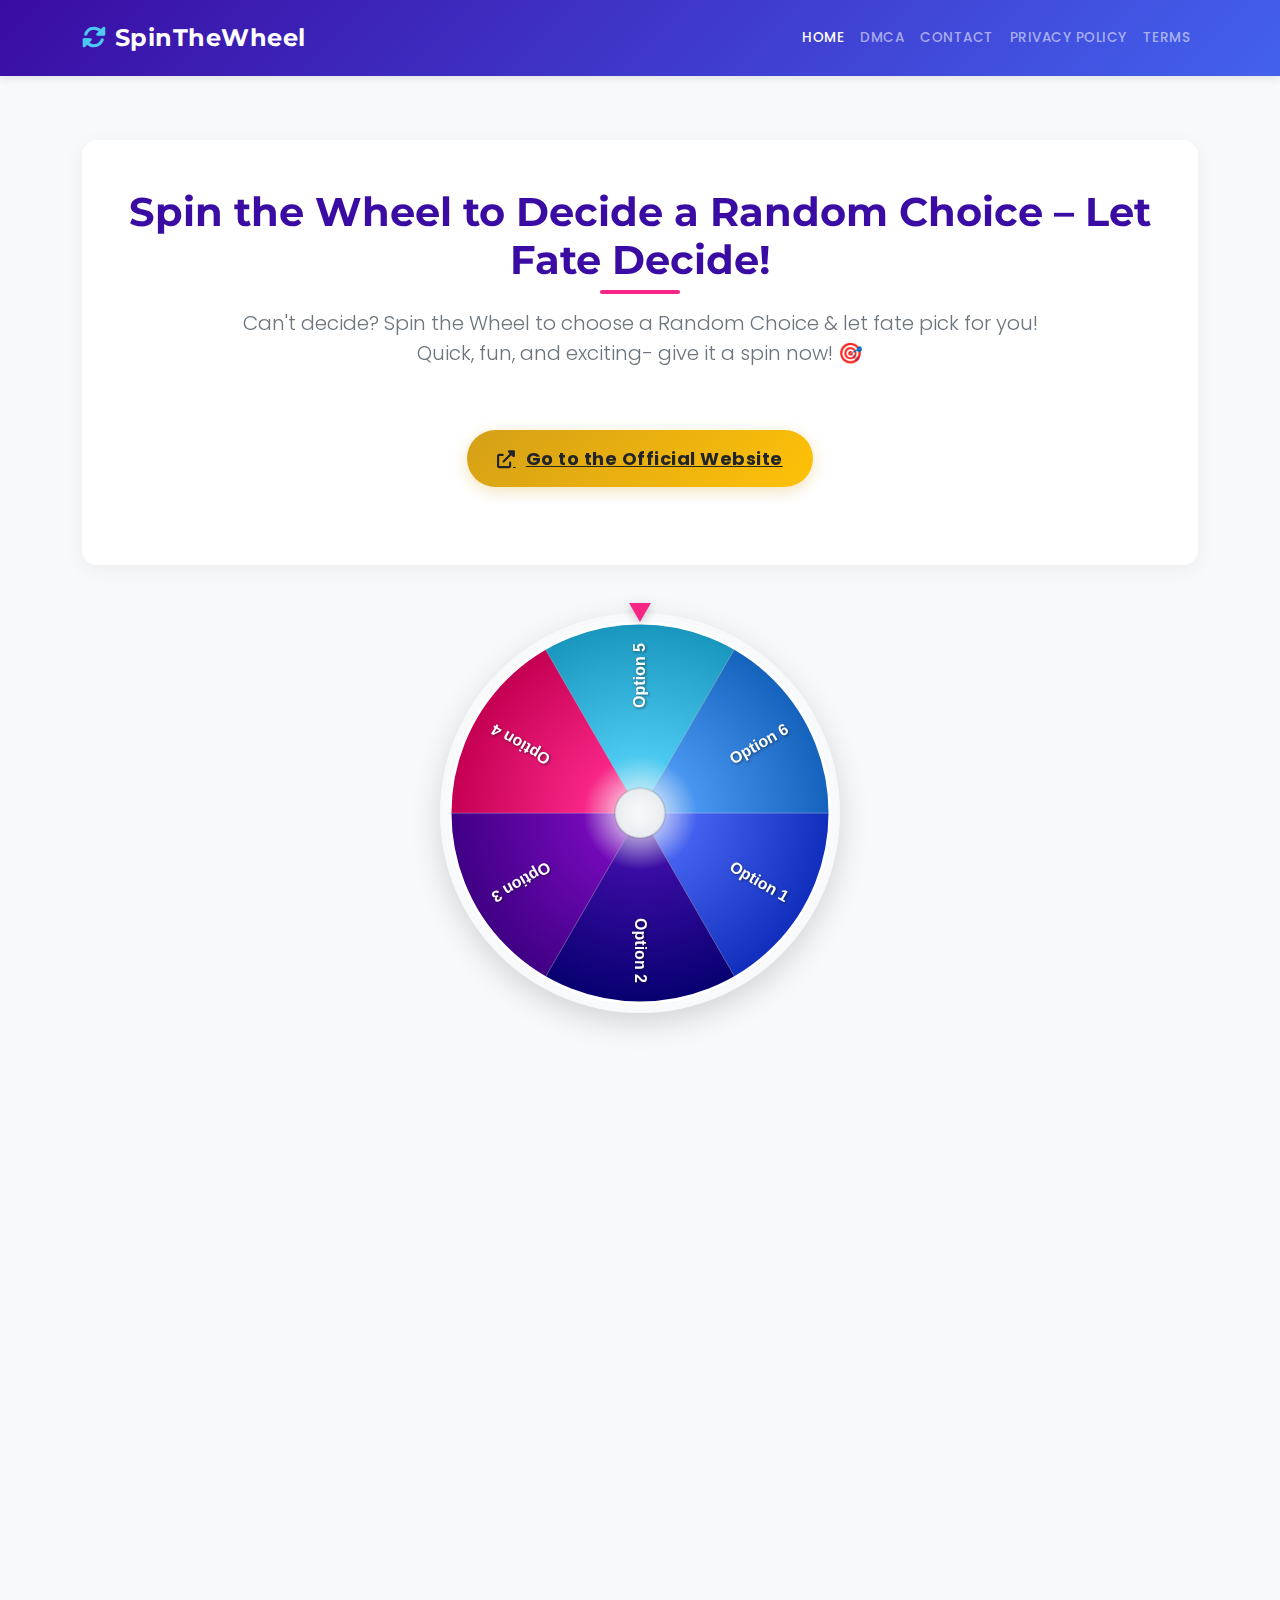
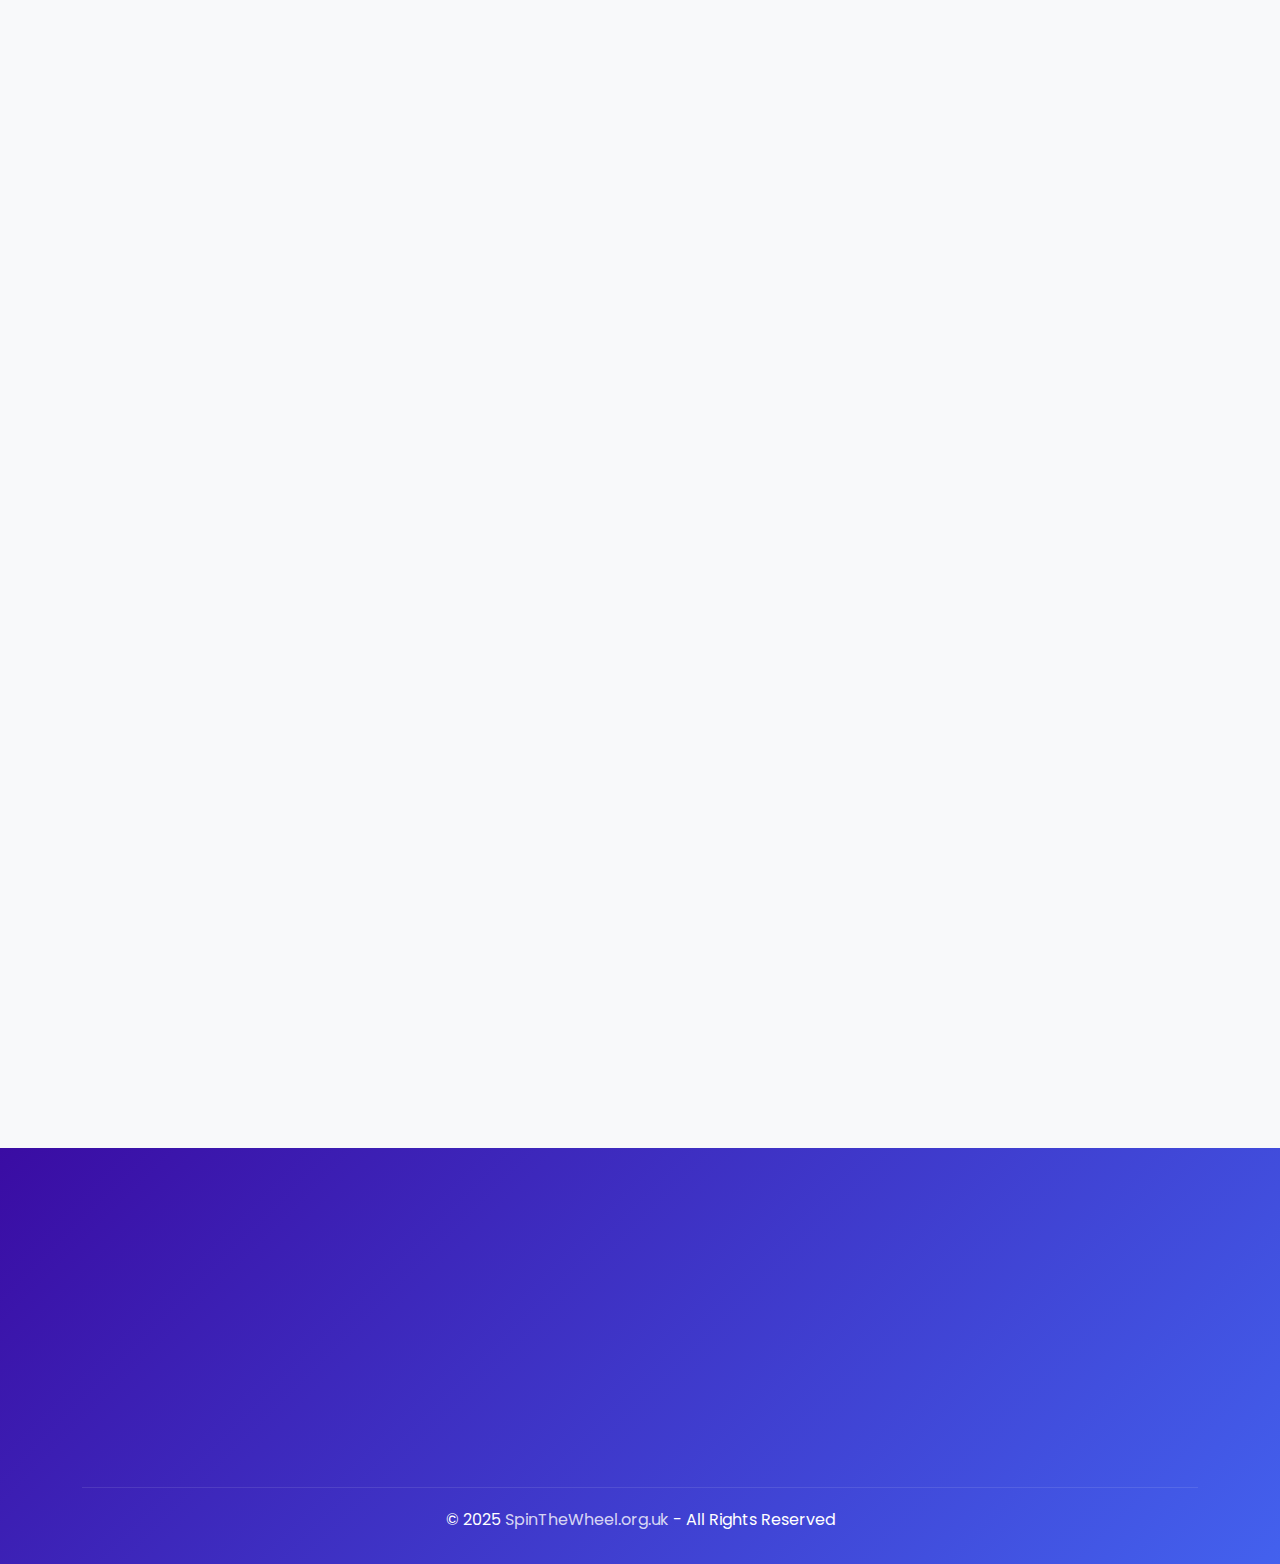
==== index.html @ ca2e1a3c "commit7" ====
<!DOCTYPE html>
<html lang="en">
<head>
    <meta charset="UTF-8">
    <meta name="viewport" content="width=device-width, initial-scale=1.0">
    <title>Spin the Wheel to Decide a Random Choice – Let Fate Decide!</title>
    <meta name="description" content="Can't decide? Spin the Wheel to choose a Random Choice & let fate pick for you! Quick, fun, and exciting- give it a spin now! 🎯">
    <!-- Favicon -->
    <link rel="icon" type="image/png" href="/favicon.png">
    <!-- Open Graph / Facebook -->
    <meta property="og:type" content="website">
    <meta property="og:url" content="https://spinthewheel.org.uk/">
    <meta property="og:title" content="Spin the Wheel to Decide a Random Choice – Let Fate Decide!">
    <meta property="og:description" content="Can't decide? Spin the Wheel to choose a Random Choice & let fate pick for you! Quick, fun, and exciting- give it a spin now! 🎯">
    <meta property="og:image" content="https://spinthewheel.org.uk/wheel-preview.jpg">
    <!-- Twitter -->
    <meta property="twitter:card" content="summary_large_image">
    <meta property="twitter:url" content="https://spinthewheel.org.uk/">
    <meta property="twitter:title" content="Spin the Wheel to Decide a Random Choice – Let Fate Decide!">
    <meta property="twitter:description" content="Can't decide? Spin the Wheel to choose a Random Choice & let fate pick for you! Quick, fun, and exciting- give it a spin now! 🎯">
    <meta property="twitter:image" content="https://spinthewheel.org.uk/wheel-preview.jpg">
    <!-- Additional SEO tags -->
    <link rel="canonical" href="https://spinthewheel.org.uk/">
    <meta name="robots" content="index, follow">
    <meta name="keywords" content="spin the wheel, random choice, decision maker, random picker, wheel of fortune, random selector, decision wheel">
    <!-- Google Fonts -->
    <link rel="preconnect" href="https://fonts.googleapis.com">
    <link rel="preconnect" href="https://fonts.gstatic.com" crossorigin>
    <link href="https://fonts.googleapis.com/css2?family=Montserrat:wght@400;500;600;700&family=Poppins:wght@300;400;500;600;700&display=swap" rel="stylesheet">
    <!-- Bootstrap CSS -->
    <link href="https://cdn.jsdelivr.net/npm/bootstrap@5.3.0-alpha1/dist/css/bootstrap.min.css" rel="stylesheet">
    <!-- Font Awesome for icons -->
    <link rel="stylesheet" href="https://cdnjs.cloudflare.com/ajax/libs/font-awesome/6.0.0/css/all.min.css">
    <!-- AOS Animation Library -->
    <link href="https://unpkg.com/aos@2.3.1/dist/aos.css" rel="stylesheet">
    
    <style>
        :root {
            --primary-color: #4361ee;
            --primary-light: #4895ef;
            --primary-dark: #3a0ca3;
            --secondary-color: #4cc9f0;
            --accent-color: #f72585;
            --light-color: #f8f9fa;
            --dark-color: #212529;
            --gray-color: #6c757d;
            --success-color: #4CAF50;
        }
        
        body {
            font-family: 'Poppins', sans-serif;
            display: flex;
            flex-direction: column;
            min-height: 100vh;
            color: #333;
            background-color: #f8f9fa;
        }
        
        h1, h2, h3, h4, h5, h6, .navbar-brand {
            font-family: 'Montserrat', sans-serif;
            font-weight: 700;
        }
        
        .navbar {
            box-shadow: 0 2px 10px rgba(0,0,0,0.1);
            padding: 15px 0;
            background: linear-gradient(135deg, var(--primary-dark), var(--primary-color));
        }
        
        .navbar-brand {
            font-weight: 700;
            font-size: 1.5rem;
            letter-spacing: 0.5px;
        }
        
        .navbar-brand .wheel-icon {
            color: var(--secondary-color);
            margin-right: 8px;
        }
        
        .nav-link {
            font-weight: 500;
            text-transform: uppercase;
            font-size: 0.85rem;
            letter-spacing: 0.5px;
            padding: 0.5rem 1rem;
            transition: all 0.3s ease;
        }
        
        .nav-link:hover {
            color: var(--secondary-color) !important;
        }
        
        .main-content {
            flex: 1;
            padding: 4rem 0;
        }
        
        .hero-section {
            background: linear-gradient(rgba(255,255,255,0.9), rgba(255,255,255,0.9)), 
                        url('https://images.unsplash.com/photo-1553481187-be93c21490a9?ixlib=rb-1.2.1&auto=format&fit=crop&w=1350&q=80');
            background-size: cover;
            background-position: center;
            padding: 3rem 0;
            border-radius: 15px;
            box-shadow: 0 5px 20px rgba(0,0,0,0.05);
            margin-bottom: 3rem;
        }
        
        .page-title {
            color: var(--primary-dark);
            margin-bottom: 1.5rem;
            font-weight: 700;
            position: relative;
            display: inline-block;
        }
        
        .page-title:after {
            content: '';
            position: absolute;
            bottom: -10px;
            left: 50%;
            transform: translateX(-50%);
            width: 80px;
            height: 4px;
            background: var(--accent-color);
            border-radius: 2px;
        }
        
        .lead {
            font-weight: 300;
            color: var(--gray-color);
            max-width: 800px;
            margin: 0 auto 2rem;
        }
        
        .wheel-container {
            position: relative;
            width: 400px;
            height: 400px;
            margin: 0 auto 40px;
            transition: transform 0.3s ease;
        }
        
        .wheel-container:hover {
            transform: scale(1.02);
        }
        
        canvas {
            position: absolute;
            top: 0;
            left: 0;
            width: 100%;
            height: 100%;
            border-radius: 50%;
            box-shadow: 0 10px 30px rgba(0,0,0,0.15);
        }
        
        .wheel-pointer {
            position: absolute;
            top: -30px;
            left: 50%;
            transform: translateX(-50%);
            width: 40px;
            height: 50px;
            z-index: 10;
            font-size: 40px;
            color: var(--accent-color);
            filter: drop-shadow(0 3px 5px rgba(0,0,0,0.2));
        }
        
        .btn-spin {
            background: linear-gradient(135deg, var(--accent-color), #b5179e);
            color: white;
            border: none;
            padding: 12px 36px;
            font-size: 18px;
            font-weight: 600;
            border-radius: 50px;
            cursor: pointer;
            transition: all 0.3s ease;
            box-shadow: 0 4px 15px rgba(247, 37, 133, 0.3);
            margin-bottom: 30px;
            letter-spacing: 1px;
            text-transform: uppercase;
        }
        
        .btn-spin:hover {
            transform: translateY(-3px);
            box-shadow: 0 6px 20px rgba(247, 37, 133, 0.4);
        }
        
        .btn-spin:active {
            transform: translateY(1px);
        }
        
        .btn-spin:disabled {
            background: #95a5a6;
            cursor: not-allowed;
            transform: none;
            box-shadow: none;
        }
        
        .btn-update {
            background: linear-gradient(135deg, var(--success-color), #2e7d32);
            color: white;
            border: none;
            padding: 10px 24px;
            font-weight: 500;
            border-radius: 50px;
            transition: all 0.3s ease;
            box-shadow: 0 4px 15px rgba(76, 175, 80, 0.3);
        }
        
        .btn-update:hover {
            transform: translateY(-2px);
            box-shadow: 0 6px 20px rgba(76, 175, 80, 0.4);
            background: linear-gradient(135deg, #2e7d32, var(--success-color));
        }
        
        .result {
            font-size: 28px;
            font-weight: 700;
            margin: 30px 0;
            min-height: 42px;
            color: var(--primary-dark);
            transition: all 0.3s ease;
            padding: 10px 20px;
            border-radius: 10px;
            display: inline-block;
        }
        
        .result:not(:empty) {
            background-color: rgba(67, 97, 238, 0.1);
            box-shadow: 0 4px 15px rgba(67, 97, 238, 0.1);
            animation: fadeIn 0.5s ease-out;
        }
        
        @keyframes fadeIn {
            from { opacity: 0; transform: translateY(10px); }
            to { opacity: 1; transform: translateY(0); }
        }
        
        .options-container {
            margin-top: 40px;
            width: 100%;
            max-width: 600px;
            margin-left: auto;
            margin-right: auto;
        }
        
        .card {
            border: none;
            border-radius: 15px;
            box-shadow: 0 5px 20px rgba(0,0,0,0.05);
            overflow: hidden;
            transition: all 0.3s ease;
        }
        
        .card:hover {
            box-shadow: 0 8px 30px rgba(0,0,0,0.1);
            transform: translateY(-5px);
        }
        
        .card-header {
            background: linear-gradient(135deg, var(--primary-color), var(--primary-light));
            color: white;
            font-weight: 600;
            padding: 15px 20px;
            border: none;
        }
        
        .card-body {
            padding: 25px;
        }
        
        textarea.form-control {
            border: 1px solid #e0e0e0;
            border-radius: 10px;
            padding: 15px;
            font-family: 'Poppins', sans-serif;
            font-size: 14px;
            resize: vertical;
            transition: all 0.3s ease;
            box-shadow: inset 0 1px 3px rgba(0,0,0,0.05);
        }
        
        textarea.form-control:focus {
            border-color: var(--primary-light);
            box-shadow: 0 0 0 3px rgba(67, 97, 238, 0.1);
        }
        
        .footer {
            background: linear-gradient(135deg, var(--primary-dark), var(--primary-color));
            color: white;
            padding: 4rem 0 2rem;
            margin-top: 4rem;
        }
        
        .footer h5 {
            color: white;
            font-weight: 600;
            margin-bottom: 1.5rem;
            position: relative;
            display: inline-block;
        }
        
        .footer h5:after {
            content: '';
            position: absolute;
            bottom: -8px;
            left: 0;
            width: 40px;
            height: 3px;
            background: var(--secondary-color);
            border-radius: 2px;
        }
        
        .footer a {
            color: rgba(255,255,255,0.8);
            text-decoration: none;
            transition: all 0.3s ease;
        }
        
        .footer a:hover {
            color: var(--secondary-color);
            text-decoration: none;
        }
        
        .footer-links {
            list-style: none;
            padding: 0;
        }
        
        .footer-links li {
            margin-bottom: 0.8rem;
            transition: all 0.3s ease;
        }
        
        .footer-links li:hover {
            transform: translateX(5px);
        }
        
        .social-icons a {
            display: inline-block;
            margin-right: 15px;
            font-size: 1.5rem;
            color: rgba(255,255,255,0.7);
            transition: all 0.3s ease;
        }
        
        .social-icons a:hover {
            color: var(--secondary-color);
            transform: translateY(-3px);
        }
        
        .footer-bottom {
            border-top: 1px solid rgba(255,255,255,0.1);
            padding-top: 20px;
            margin-top: 40px;
        }
        
        .btn-official {
            background: linear-gradient(135deg, #d4a017, #ffc107);
            color: #212529;
            border: none;
            padding: 15px 30px;
            font-size: 18px;
            font-weight: 700;
            border-radius: 50px;
            cursor: pointer;
            transition: all 0.3s ease;
            box-shadow: 0 4px 15px rgba(212, 160, 23, 0.3);
            margin: 30px auto;
            letter-spacing: 0.5px;
            display: inline-flex;
            align-items: center;
            justify-content: center;
            gap: 10px;
        }
        
        .btn-official:hover {
            transform: translateY(-3px);
            box-shadow: 0 6px 20px rgba(212, 160, 23, 0.4);
            background: linear-gradient(135deg, #ffc107, #d4a017);
        }
        
        .btn-official:active {
            transform: translateY(1px);
        }
        
        .wheel-types-section {
            background-color: #f0f8ff;
            padding: 3rem 0;
            margin: 3rem 0;
            border-radius: 15px;
            box-shadow: 0 5px 20px rgba(0,0,0,0.05);
        }
        
        .wheel-types-title {
            color: var(--primary-dark);
            margin-bottom: 2rem;
            font-weight: 700;
            position: relative;
            display: inline-block;
        }
        
        .wheel-types-title:after {
            content: '';
            position: absolute;
            bottom: -10px;
            left: 50%;
            transform: translateX(-50%);
            width: 60px;
            height: 3px;
            background: var(--accent-color);
            border-radius: 2px;
        }
        
        .wheel-type-item {
            background: white;
            border-radius: 10px;
            padding: 15px;
            margin-bottom: 15px;
            box-shadow: 0 3px 10px rgba(0,0,0,0.05);
            transition: all 0.3s ease;
            display: flex;
            align-items: center;
            gap: 15px;
        }
        
        .wheel-type-item:hover {
            transform: translateY(-3px);
            box-shadow: 0 5px 15px rgba(0,0,0,0.1);
        }
        
        .wheel-type-icon {
            width: 40px;
            height: 40px;
            display: flex;
            align-items: center;
            justify-content: center;
            border-radius: 50%;
            background: linear-gradient(135deg, var(--primary-light), var(--primary-color));
            color: white;
            font-size: 18px;
        }
        
        .wheel-type-text {
            font-weight: 500;
            color: var(--dark-color);
        }
        
        @media (max-width: 768px) {
            .wheel-container {
                width: 300px;
                height: 300px;
            }
            
            .page-title {
                font-size: 1.8rem;
            }
            
            .main-content {
                padding: 2rem 0;
            }
            
            .hero-section {
                padding: 2rem 0;
            }
            
            .result {
                font-size: 22px;
            }
            
            .wheel-types-grid {
                grid-template-columns: 1fr;
            }
        }
    </style>
</head>
<body>
    <!-- Header with Navigation -->
    <header>
        <nav class="navbar navbar-expand-lg navbar-dark">
            <div class="container">
                <a class="navbar-brand" href="/">
                    <i class="fas fa-sync-alt fa-spin wheel-icon"></i>SpinTheWheel
                </a>
                <button class="navbar-toggler" type="button" data-bs-toggle="collapse" data-bs-target="#navbarNav" aria-controls="navbarNav" aria-expanded="false" aria-label="Toggle navigation">
                    <span class="navbar-toggler-icon"></span>
                </button>
                <div class="collapse navbar-collapse" id="navbarNav">
                    <ul class="navbar-nav ms-auto">
                        <li class="nav-item">
                            <a class="nav-link active" href="/">Home</a>
                        </li>
                        <li class="nav-item">
                            <a class="nav-link" href="dmca.html">DMCA</a>
                        </li>
                        <li class="nav-item">
                            <a class="nav-link" href="/contact">Contact</a>
                        </li>
                        <li class="nav-item">
                            <a class="nav-link" href="/policy">Privacy Policy</a>
                        </li>
                        <li class="nav-item">
                            <a class="nav-link" href="/terms">Terms</a>
                        </li>
                    </ul>
                </div>
            </div>
        </nav>
    </header>

    <!-- Main Content -->
    <main class="main-content">
        <div class="container">
            <div class="hero-section text-center" data-aos="fade-up">
                <h1 class="page-title">Spin the Wheel to Decide a Random Choice – Let Fate Decide!</h1>
                <p class="lead">Can't decide? Spin the Wheel to choose a Random Choice & let fate pick for you! Quick, fun, and exciting- give it a spin now! 🎯</p>
                
                <!-- Official Website Button -->
                <a href="https://spinthewheel.org.uk/" target="_blank" class="btn-official">
                    <i class="fas fa-external-link-alt"></i> Go to the Official Website
                </a>
            </div>
            
            <div class="text-center">
                <div class="wheel-container" data-aos="zoom-in">
                    <canvas id="wheel" width="400" height="400"></canvas>
                    <div class="wheel-pointer">⯆</div>
                </div>
                
                <button id="spin-btn" class="btn-spin" data-aos="fade-up">SPIN THE WHEEL</button>
                
                <div class="result" id="result"></div>
                
                <div class="options-container" data-aos="fade-up">
                    <div class="card">
                        <div class="card-header">
                            <h3 class="mb-0">Customize Wheel Options</h3>
                        </div>
                        <div class="card-body">
                            <p>Enter options, one per line:</p>
                            <textarea id="options-input" class="form-control mb-3" rows="6">Option 1
Option 2
Option 3
Option 4
Option 5
Option 6</textarea>
                            <button id="update-btn" class="btn-update">Update Wheel</button>
                        </div>
                    </div>
                </div>
            </div>
            
            <!-- Wheel Types Section -->
            <section class="wheel-types-section" data-aos="fade-up">
                <div class="container text-center">
                    <h2 class="wheel-types-title">Explore More Wheel Types</h2>
                    <p class="lead mb-5">Visit the official website to access these specialized wheel pickers:</p>
                    
                    <div class="row justify-content-center">
                        <div class="col-md-6 col-lg-4 mb-4">
                            <div class="wheel-type-item">
                                <div class="wheel-type-icon">
                                    <i class="fas fa-globe-americas"></i>
                                </div>
                                <div class="wheel-type-text">Country Picker Wheel</div>
                            </div>
                        </div>
                        
                        <div class="col-md-6 col-lg-4 mb-4">
                            <div class="wheel-type-item">
                                <div class="wheel-type-icon">
                                    <i class="fab fa-instagram"></i>
                                </div>
                                <div class="wheel-type-text">Instagram Comment Picker Wheel</div>
                            </div>
                        </div>
                        
                        <div class="col-md-6 col-lg-4 mb-4">
                            <div class="wheel-type-item">
                                <div class="wheel-type-icon">
                                    <i class="fas fa-users"></i>
                                </div>
                                <div class="wheel-type-text">Team Picker Wheel</div>
                            </div>
                        </div>
                        
                        <div class="col-md-6 col-lg-4 mb-4">
                            <div class="wheel-type-item">
                                <div class="wheel-type-icon">
                                    <i class="fas fa-map"></i>
                                </div>
                                <div class="wheel-type-text">State Picker Wheel</div>
                            </div>
                        </div>
                        
                        <div class="col-md-6 col-lg-4 mb-4">
                            <div class="wheel-type-item">
                                <div class="wheel-type-icon">
                                    <i class="fas fa-baseball-ball"></i>
                                </div>
                                <div class="wheel-type-text">MLB Picker Wheel</div>
                            </div>
                        </div>
                        
                        <div class="col-md-6 col-lg-4 mb-4">
                            <div class="wheel-type-item">
                                <div class="wheel-type-icon">
                                    <i class="fas fa-check-circle"></i>
                                </div>
                                <div class="wheel-type-text">Yes No Picker Wheel</div>
                            </div>
                        </div>
                        
                        <div class="col-md-6 col-lg-4 mb-4">
                            <div class="wheel-type-item">
                                <div class="wheel-type-icon">
                                    <i class="fas fa-palette"></i>
                                </div>
                                <div class="wheel-type-text">Color Picker Wheel</div>
                            </div>
                        </div>
                        
                        <div class="col-md-6 col-lg-4 mb-4">
                            <div class="wheel-type-item">
                                <div class="wheel-type-icon">
                                    <i class="fas fa-basketball-ball"></i>
                                </div>
                                <div class="wheel-type-text">NBA Picker Wheel</div>
                            </div>
                        </div>
                        
                        <div class="col-md-6 col-lg-4 mb-4">
                            <div class="wheel-type-item">
                                <div class="wheel-type-icon">
                                    <i class="fas fa-sort-numeric-down"></i>
                                </div>
                                <div class="wheel-type-text">Number Picker Wheel</div>
                            </div>
                        </div>
                        
                        <div class="col-md-6 col-lg-4 mb-4">
                            <div class="wheel-type-item">
                                <div class="wheel-type-icon">
                                    <i class="fas fa-image"></i>
                                </div>
                                <div class="wheel-type-text">Image Picker Wheel</div>
                            </div>
                        </div>
                        
                        <div class="col-md-6 col-lg-4 mb-4">
                            <div class="wheel-type-item">
                                <div class="wheel-type-icon">
                                    <i class="fas fa-football-ball"></i>
                                </div>
                                <div class="wheel-type-text">NFL Picker Wheel</div>
                            </div>
                        </div>
                        
                        <div class="col-md-6 col-lg-4 mb-4">
                            <div class="wheel-type-item">
                                <div class="wheel-type-icon">
                                    <i class="fas fa-font"></i>
                                </div>
                                <div class="wheel-type-text">Letter Picker Wheel</div>
                            </div>
                        </div>
                        
                        <div class="col-md-6 col-lg-4 mb-4">
                            <div class="wheel-type-item">
                                <div class="wheel-type-icon">
                                    <i class="fas fa-calendar-alt"></i>
                                </div>
                                <div class="wheel-type-text">Date Picker Wheel</div>
                            </div>
                        </div>
                    </div>
                    
                    <a href="https://spinthewheel.org.uk/" target="_blank" class="btn-official mt-4">
                        <i class="fas fa-external-link-alt"></i> Access All Wheel Types
                    </a>
                </div>
            </section>
        </div>
    </main>

    <!-- Footer -->
    <footer class="footer">
        <div class="container">
            <div class="row">
                <div class="col-lg-4 col-md-6 mb-4 mb-md-0" data-aos="fade-up">
                    <h5>About SpinTheWheel</h5>
                    <p>A fun and easy way to make random decisions. Let fate decide your next move with our interactive spinning wheel!</p>
                    <div class="social-icons">
                        <a href="https://www.facebook.com/"><i class="fab fa-facebook"></i></a>
                        <a href="https://www.twitter.com"><i class="fab fa-twitter"></i></a>
                        <a href="https://www.instagram.com"><i class="fab fa-instagram"></i></a>
                        <a href="https://www.pinterest.com"><i class="fab fa-pinterest"></i></a>
                    </div>
                </div>
                <div class="col-lg-4 col-md-6 mb-4 mb-md-0" data-aos="fade-up" data-aos-delay="100">
                    <h5>Quick Links</h5>
                    <ul class="footer-links">
                        <li><a href="/"><i class="fas fa-chevron-right me-2"></i>Home</a></li>
                        <li><a href="/dmca.html"><i class="fas fa-chevron-right me-2"></i>DMCA</a></li>
                        <li><a href="/contact.html"><i class="fas fa-chevron-right me-2"></i>Contact Us</a></li>
                        <li><a href="/policy.html"><i class="fas fa-chevron-right me-2"></i>Privacy Policy</a></li>
                        <li><a href="/terms.html"><i class="fas fa-chevron-right me-2"></i>Terms of Service</a></li>
                    </ul>
                </div>
                <div class="col-lg-4 col-md-12" data-aos="fade-up" data-aos-delay="200">
                    <h5>Contact Us</h5>
                    <address>
                        <p><i class="fas fa-envelope me-2"></i> support@emojikitchen.org.uk</p>
                        <p><i class="fas fa-map-marker-alt me-2"></i> London, United Kingdom</p>
                        <p><i class="fas fa-phone me-2"></i> +91 823 456 7890</p>
                    </address>
                </div>
            </div>
            <div class="footer-bottom">
                <div class="row">
                    <div class="col-md-12 text-center">
                        <p class="mb-0">&copy; 2025 <a href="https://spinthewheel.org.uk/">SpinTheWheel.org.uk</a> - All Rights Reserved</p>
                    </div>
                </div>
            </div>
        </div>
    </footer>

    <!-- Bootstrap JS Bundle with Popper -->
    <script src="https://cdn.jsdelivr.net/npm/bootstrap@5.3.0-alpha1/dist/js/bootstrap.bundle.min.js"></script>
    
    <!-- AOS Animation Library -->
    <script src="https://unpkg.com/aos@2.3.1/dist/aos.js"></script>

    <script>
        document.addEventListener('DOMContentLoaded', function() {
            // Initialize AOS animations
            AOS.init({
                duration: 800,
                easing: 'ease-in-out',
                once: true
            });
            
            const canvas = document.getElementById('wheel');
            const ctx = canvas.getContext('2d');
            const spinBtn = document.getElementById('spin-btn');
            const resultDisplay = document.getElementById('result');
            const optionsInput = document.getElementById('options-input');
            const updateBtn = document.getElementById('update-btn');
            
            let options = ['Option 1', 'Option 2', 'Option 3', 'Option 4', 'Option 5', 'Option 6'];
            let startAngle = 0;
            let spinTimeout = null;
            let spinAngleStart = 0;
            let spinTime = 0;
            let spinTimeTotal = 0;
            let currentResult = '';
            let isSpinning = false;
            
            // Enhanced colors for the wheel segments
            const colors = [
                '#4361ee', '#3a0ca3', '#7209b7', '#f72585', 
                '#4cc9f0', '#4895ef', '#560bad', '#b5179e',
                '#3f37c9', '#4361ee', '#4895ef', '#4cc9f0'
            ];
            
            // Draw the wheel initially
            drawWheel();
            
            // Spin button click event
            spinBtn.addEventListener('click', function() {
                if (!isSpinning) {
                    startSpin();
                }
            });
            
            // Update wheel with custom options
            updateBtn.addEventListener('click', function() {
                const newOptions = optionsInput.value.split('\n')
                    .map(option => option.trim())
                    .filter(option => option.length > 0);
                
                if (newOptions.length < 2) {
                    alert('Please enter at least 2 options.');
                    return;
                }
                
                options = newOptions;
                drawWheel();
                resultDisplay.textContent = '';
            });
            
            function drawWheel() {
                ctx.clearRect(0, 0, canvas.width, canvas.height);
                
                // Draw wheel background
                ctx.beginPath();
                ctx.arc(canvas.width / 2, canvas.height / 2, canvas.width / 2 - 10, 0, 2 * Math.PI);
                ctx.fillStyle = '#212529';
                ctx.fill();
                
                const numOptions = options.length;
                const arcSize = 2 * Math.PI / numOptions;
                
                // Draw wheel segments with enhanced styling
                for (let i = 0; i < numOptions; i++) {
                    const angle = startAngle + i * arcSize;
                    ctx.beginPath();
                    
                    // Create gradient for each segment
                    const gradient = ctx.createRadialGradient(
                        canvas.width / 2, canvas.height / 2, 0,
                        canvas.width / 2, canvas.height / 2, canvas.width / 2 - 10
                    );
                    gradient.addColorStop(0, '#fff');
                    gradient.addColorStop(0.3, colors[i % colors.length]);
                    gradient.addColorStop(1, darkenColor(colors[i % colors.length], 20));
                    
                    ctx.fillStyle = gradient;
                    
                    // Draw segment
                    ctx.moveTo(canvas.width / 2, canvas.height / 2);
                    ctx.arc(canvas.width / 2, canvas.height / 2, canvas.width / 2 - 10, angle, angle + arcSize);
                    ctx.lineTo(canvas.width / 2, canvas.height / 2);
                    ctx.fill();
                    
                    // Add segment border
                    ctx.beginPath();
                    ctx.moveTo(canvas.width / 2, canvas.height / 2);
                    ctx.arc(canvas.width / 2, canvas.height / 2, canvas.width / 2 - 10, angle, angle + arcSize);
                    ctx.lineTo(canvas.width / 2, canvas.height / 2);
                    ctx.strokeStyle = 'rgba(255, 255, 255, 0.2)';
                    ctx.lineWidth = 1;
                    ctx.stroke();
                    
                    // Draw text
                    ctx.save();
                    ctx.translate(canvas.width / 2, canvas.height / 2);
                    ctx.rotate(angle + arcSize / 2);
                    ctx.textAlign = 'right';
                    ctx.fillStyle = '#fff';
                    ctx.font = 'bold 16px Montserrat, sans-serif';
                    ctx.shadowColor = 'rgba(0, 0, 0, 0.5)';
                    ctx.shadowBlur = 3;
                    ctx.shadowOffsetX = 1;
                    ctx.shadowOffsetY = 1;
                    
                    // Adjust text position based on length
                    const text = options[i];
                    const maxLength = 15;
                    const displayText = text.length > maxLength ? text.substring(0, maxLength) + '...' : text;
                    
                    ctx.fillText(displayText, canvas.width / 2 - 30, 5);
                    ctx.restore();
                }
                
                // Draw center circle
                ctx.beginPath();
                ctx.arc(canvas.width / 2, canvas.height / 2, 25, 0, 2 * Math.PI);
                const centerGradient = ctx.createRadialGradient(
                    canvas.width / 2, canvas.height / 2, 0,
                    canvas.width / 2, canvas.height / 2, 25
                );
                centerGradient.addColorStop(0, '#f8f9fa');
                centerGradient.addColorStop(1, '#e9ecef');
                ctx.fillStyle = centerGradient;
                ctx.fill();
                
                ctx.beginPath();
                ctx.arc(canvas.width / 2, canvas.height / 2, 25, 0, 2 * Math.PI);
                ctx.strokeStyle = 'rgba(0, 0, 0, 0.1)';
                ctx.lineWidth = 2;
                ctx.stroke();
                
                // Draw outer circle
                ctx.beginPath();
                ctx.arc(canvas.width / 2, canvas.height / 2, canvas.width / 2 - 10, 0, 2 * Math.PI);
                ctx.strokeStyle = '#fff';
                ctx.lineWidth = 3;
                ctx.stroke();
                
                // Add a second outer ring for depth
                ctx.beginPath();
                ctx.arc(canvas.width / 2, canvas.height / 2, canvas.width / 2 - 5, 0, 2 * Math.PI);
                ctx.strokeStyle = 'rgba(255, 255, 255, 0.3)';
                ctx.lineWidth = 2;
                ctx.stroke();
            }
            
            function startSpin() {
                isSpinning = true;
                spinBtn.disabled = true;
                updateBtn.disabled = true;
                resultDisplay.textContent = '';
                
                // Random spin parameters
                spinAngleStart = Math.random() * 10 + 10;
                spinTime = 0;
                spinTimeTotal = Math.random() * 3000 + 4000; // 4-7 seconds
                
                rotateWheel();
            }
            
            function rotateWheel() {
                spinTime += 30;
                if (spinTime >= spinTimeTotal) {
                    stopRotateWheel();
                    return;
                }
                
                // Easing function for slowing down
                const spinFactor = easeOutCubic(spinTime, 0, spinAngleStart, spinTimeTotal);
                startAngle += (spinFactor * Math.PI / 180);
                
                drawWheel();
                spinTimeout = setTimeout(rotateWheel, 30);
            }
            
            function stopRotateWheel() {
                clearTimeout(spinTimeout);
                
                // Calculate result
                const degrees = startAngle * 180 / Math.PI + 90;
                const arcd = 360 / options.length;
                const index = Math.floor((360 - degrees % 360) / arcd);
                currentResult = options[index];
                
                // Display result with animation
                setTimeout(() => {
                    resultDisplay.textContent = `Result: ${currentResult}`;
                    
                    // Add confetti effect
                    createConfetti();
                }, 500);
                
                // Reset state
                isSpinning = false;
                spinBtn.disabled = false;
                updateBtn.disabled = false;
            }
            
            // Easing function for smooth deceleration
            function easeOutCubic(t, b, c, d) {
                const ts = (t /= d) * t;
                const tc = ts * t;
                return b + c * (tc + -3 * ts + 3 * t);
            }
            
            // Function to darken a color
            function darkenColor(color, percent) {
                const num = parseInt(color.replace('#', ''), 16);
                const amt = Math.round(2.55 * percent);
                const R = (num >> 16) - amt;
                const G = (num >> 8 & 0x00FF) - amt;
                const B = (num & 0x0000FF) - amt;
                
                return '#' + (
                    0x1000000 +
                    (R < 0 ? 0 : R) * 0x10000 +
                    (G < 0 ? 0 : G) * 0x100 +
                    (B < 0 ? 0 : B)
                ).toString(16).slice(1);
            }
            
            // Simple confetti effect
            function createConfetti() {
                const confettiCount = 100;
                const container = document.createElement('div');
                container.style.position = 'fixed';
                container.style.top = '0';
                container.style.left = '0';
                container.style.width = '100%';
                container.style.height = '100%';
                container.style.pointerEvents = 'none';
                container.style.zIndex = '1000';
                document.body.appendChild(container);
                
                for (let i = 0; i < confettiCount; i++) {
                    const confetti = document.createElement('div');
                    confetti.style.position = 'absolute';
                    confetti.style.width = '10px';
                    confetti.style.height = '10px';
                    confetti.style.backgroundColor = colors[Math.floor(Math.random() * colors.length)];
                    confetti.style.borderRadius = '50%';
                    confetti.style.top = '0';
                    confetti.style.left = Math.random() * 100 + '%';
                    container.appendChild(confetti);
                    
                    const animation = confetti.animate([
                        { transform: 'translateY(0) rotate(0)', opacity: 1 },
                        { transform: `translateY(${window.innerHeight}px) rotate(${Math.random() * 360}deg)`, opacity: 0 }
                    ], {
                        duration: Math.random() * 3000 + 2000,
                        easing: 'cubic-bezier(0.215, 0.61, 0.355, 1)'
                    });
                    
                    animation.onfinish = () => {
                        confetti.remove();
                        if (container.children.length === 0) {
                            container.remove();
                        }
                    };
                }
            }
        });
    </script>
</body>
</html>
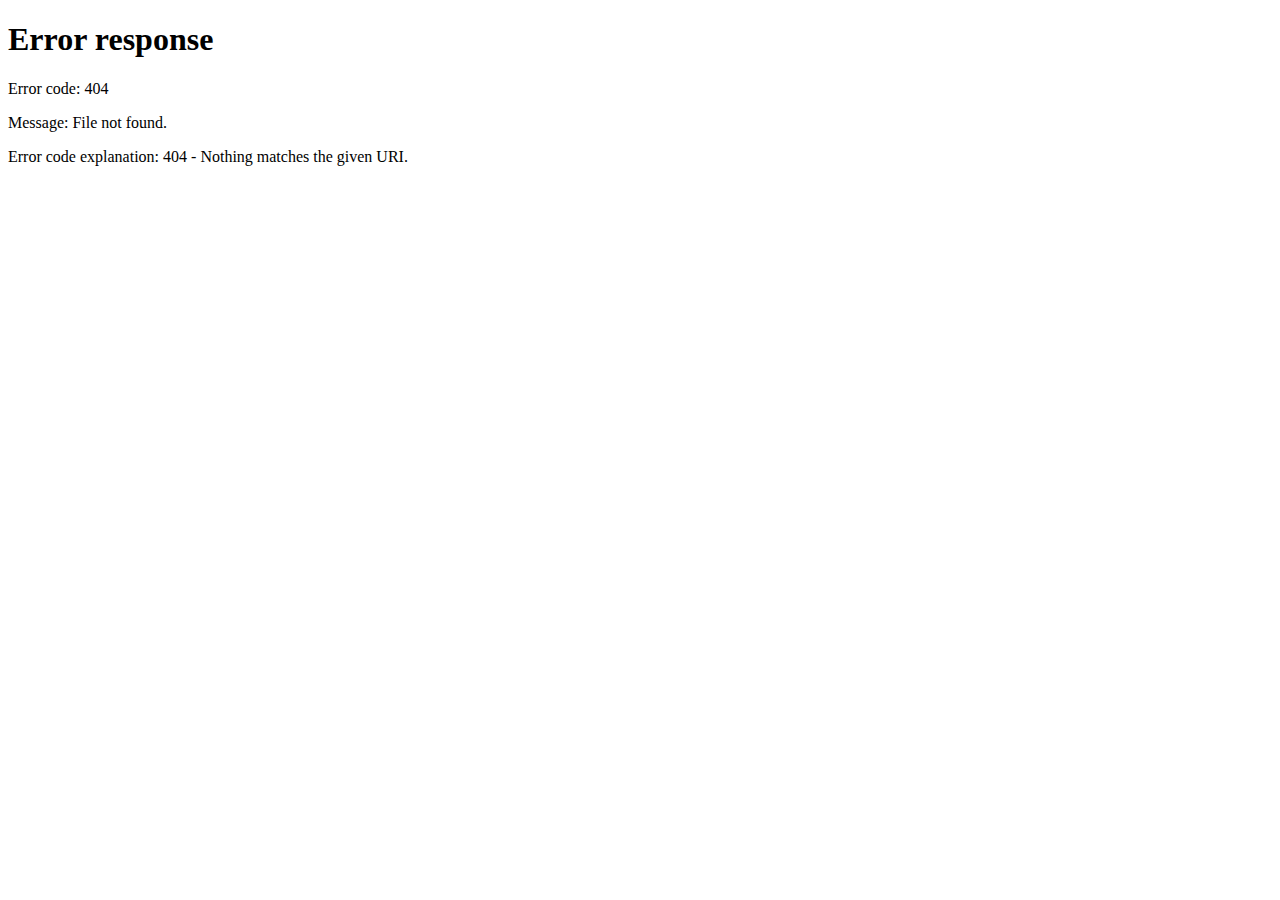
==== commit 55d5c54a: "Update index.html" ====
--- a/index.html
+++ b/index.html
@@ -6,21 +6,15 @@
     <title>Spin the Wheel to Decide a Random Choice – Let Fate Decide!</title>
     <meta name="description" content="Can't decide? Spin the Wheel to choose a Random Choice & let fate pick for you! Quick, fun, and exciting- give it a spin now! 🎯">
     <!-- Favicon -->
-    <link rel="icon" type="image/png" href="/favicon.png">
+    <link rel="icon" type="image/png" href="favicon.png">
     <!-- Open Graph / Facebook -->
     <meta property="og:type" content="website">
-    <meta property="og:url" content="https://spinthewheel.org.uk/">
+    <meta property="og:url" content="https://udaynath03.github.io/spin-the-wheel.github.io/">
     <meta property="og:title" content="Spin the Wheel to Decide a Random Choice – Let Fate Decide!">
     <meta property="og:description" content="Can't decide? Spin the Wheel to choose a Random Choice & let fate pick for you! Quick, fun, and exciting- give it a spin now! 🎯">
-    <meta property="og:image" content="https://spinthewheel.org.uk/wheel-preview.jpg">
-    <!-- Twitter -->
-    <meta property="twitter:card" content="summary_large_image">
-    <meta property="twitter:url" content="https://spinthewheel.org.uk/">
-    <meta property="twitter:title" content="Spin the Wheel to Decide a Random Choice – Let Fate Decide!">
-    <meta property="twitter:description" content="Can't decide? Spin the Wheel to choose a Random Choice & let fate pick for you! Quick, fun, and exciting- give it a spin now! 🎯">
-    <meta property="twitter:image" content="https://spinthewheel.org.uk/wheel-preview.jpg">
+    
     <!-- Additional SEO tags -->
-    <link rel="canonical" href="https://spinthewheel.org.uk/">
+    <link rel="canonical" href="https://udaynath03.github.io/spin-the-wheel.github.io/">
     <meta name="robots" content="index, follow">
     <meta name="keywords" content="spin the wheel, random choice, decision maker, random picker, wheel of fortune, random selector, decision wheel">
     <!-- Google Fonts -->
@@ -33,6 +27,13 @@
     <link rel="stylesheet" href="https://cdnjs.cloudflare.com/ajax/libs/font-awesome/6.0.0/css/all.min.css">
     <!-- AOS Animation Library -->
     <link href="https://unpkg.com/aos@2.3.1/dist/aos.css" rel="stylesheet">
+
+    <script>
+   if (window.location.pathname.endsWith(".html")) {
+       window.location.href = window.location.pathname.replace(".html", "");
+   }
+</script>
+
     
     <style>
         :root {
@@ -484,7 +485,7 @@
     <header>
         <nav class="navbar navbar-expand-lg navbar-dark">
             <div class="container">
-                <a class="navbar-brand" href="/">
+                <a class="navbar-brand" href="https://udaynath03.github.io/spin-the-wheel.github.io/">
                     <i class="fas fa-sync-alt fa-spin wheel-icon"></i>SpinTheWheel
                 </a>
                 <button class="navbar-toggler" type="button" data-bs-toggle="collapse" data-bs-target="#navbarNav" aria-controls="navbarNav" aria-expanded="false" aria-label="Toggle navigation">
@@ -493,19 +494,19 @@
                 <div class="collapse navbar-collapse" id="navbarNav">
                     <ul class="navbar-nav ms-auto">
                         <li class="nav-item">
-                            <a class="nav-link active" href="/">Home</a>
+                            <a class="nav-link active" href="https://udaynath03.github.io/spin-the-wheel.github.io/">Home</a>
                         </li>
                         <li class="nav-item">
                             <a class="nav-link" href="dmca.html">DMCA</a>
                         </li>
                         <li class="nav-item">
-                            <a class="nav-link" href="/contact">Contact</a>
+                            <a class="nav-link" href="contact.html">Contact</a>
                         </li>
                         <li class="nav-item">
-                            <a class="nav-link" href="/policy">Privacy Policy</a>
+                            <a class="nav-link" href="policy.html">Privacy Policy</a>
                         </li>
                         <li class="nav-item">
-                            <a class="nav-link" href="/terms">Terms</a>
+                            <a class="nav-link" href="terms.html">Terms</a>
                         </li>
                     </ul>
                 </div>
@@ -705,11 +706,11 @@
                 <div class="col-lg-4 col-md-6 mb-4 mb-md-0" data-aos="fade-up" data-aos-delay="100">
                     <h5>Quick Links</h5>
                     <ul class="footer-links">
-                        <li><a href="/"><i class="fas fa-chevron-right me-2"></i>Home</a></li>
-                        <li><a href="/dmca.html"><i class="fas fa-chevron-right me-2"></i>DMCA</a></li>
-                        <li><a href="/contact.html"><i class="fas fa-chevron-right me-2"></i>Contact Us</a></li>
-                        <li><a href="/policy.html"><i class="fas fa-chevron-right me-2"></i>Privacy Policy</a></li>
-                        <li><a href="/terms.html"><i class="fas fa-chevron-right me-2"></i>Terms of Service</a></li>
+                        <li><a href="https://udaynath03.github.io/spin-the-wheel.github.io/"><i class="fas fa-chevron-right me-2"></i>Home</a></li>
+                        <li><a href="dmca.html"><i class="fas fa-chevron-right me-2"></i>DMCA</a></li>
+                        <li><a href="contact.html"><i class="fas fa-chevron-right me-2"></i>Contact Us</a></li>
+                        <li><a href="policy.html"><i class="fas fa-chevron-right me-2"></i>Privacy Policy</a></li>
+                        <li><a href="terms.html"><i class="fas fa-chevron-right me-2"></i>Terms of Service</a></li>
                     </ul>
                 </div>
                 <div class="col-lg-4 col-md-12" data-aos="fade-up" data-aos-delay="200">
@@ -1010,4 +1011,4 @@
         });
     </script>
 </body>
-</html>+</html>
